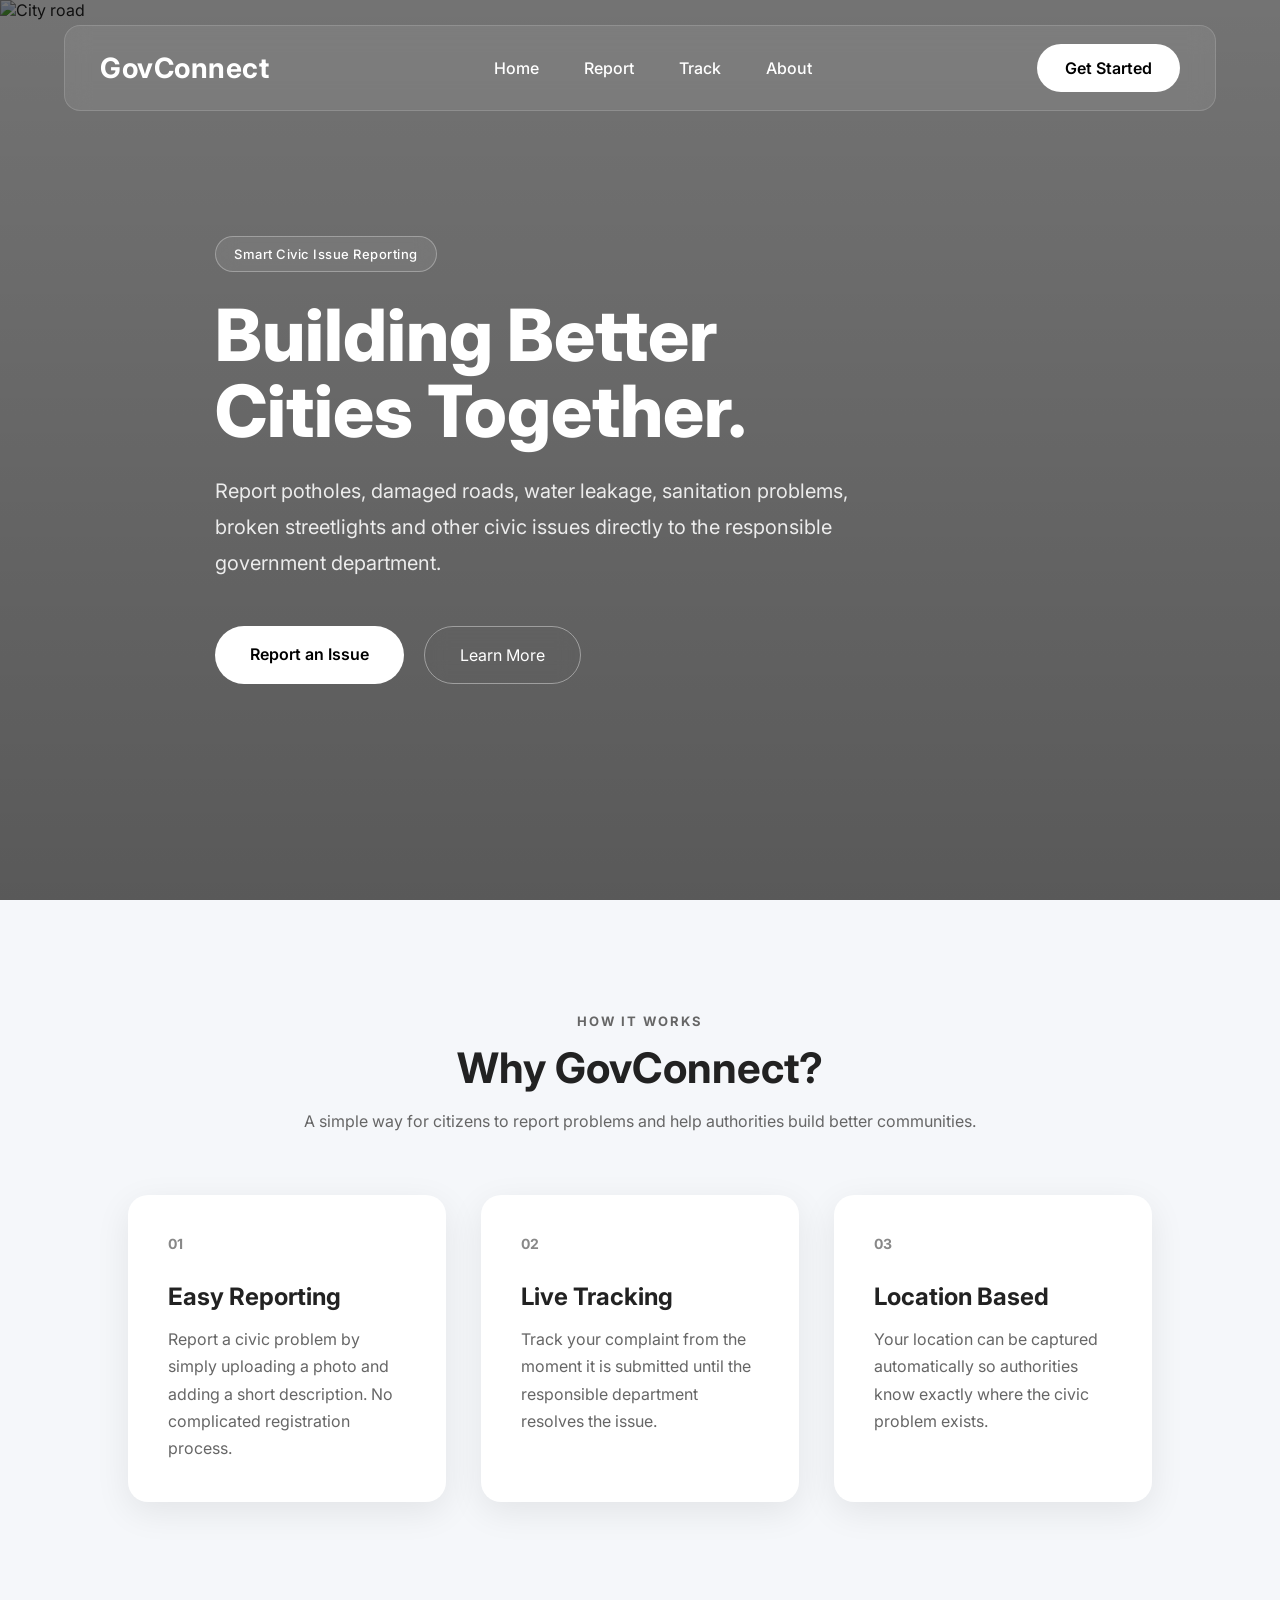
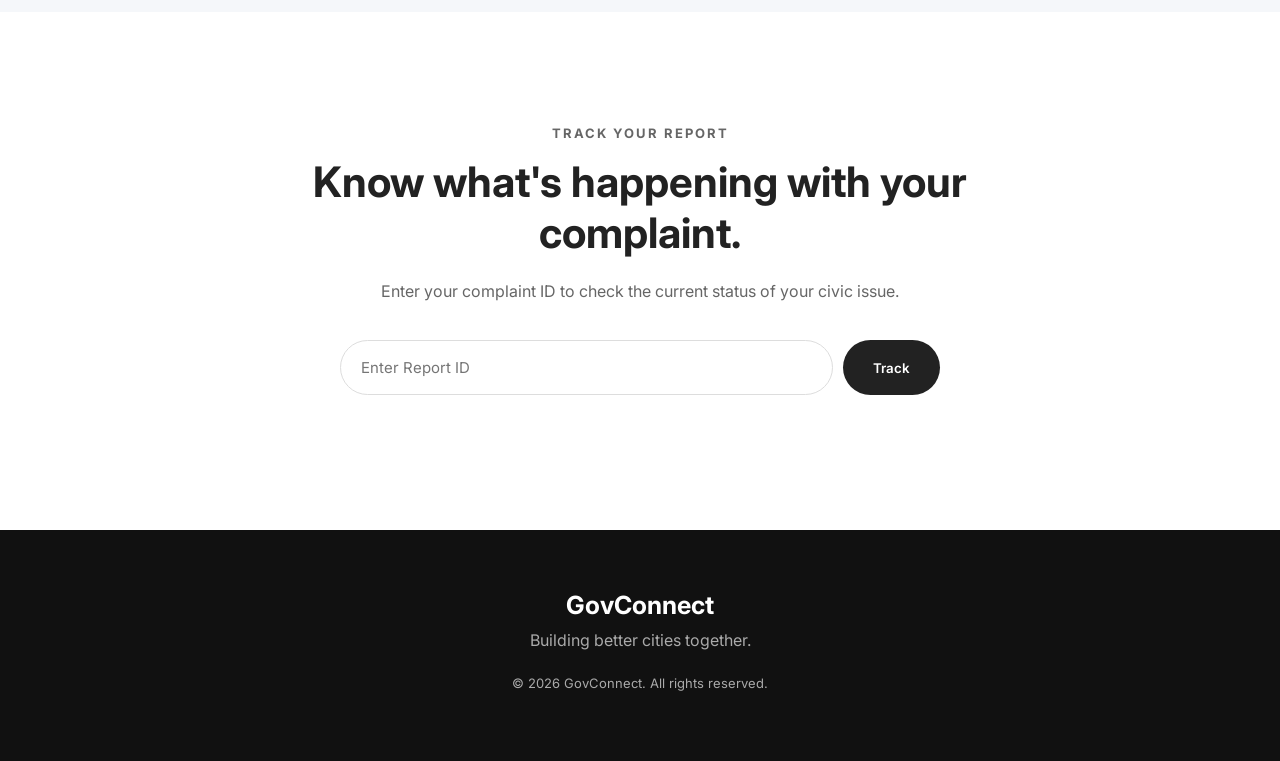
==== Frontend/index.html @ c05e8709 "Initial project upload" ====
<!DOCTYPE html>
<html lang="en">

<head>

    <meta charset="UTF-8">
    <meta name="viewport" content="width=device-width, initial-scale=1.0">

    <title>GovConnect | Building Better Cities Together</title>

    <link rel="stylesheet" href="css/style.css">

    <link rel="preconnect" href="https://fonts.googleapis.com">

    <link rel="preconnect" href="https://fonts.gstatic.com" crossorigin>

    <link
        href="https://fonts.googleapis.com/css2?family=Inter:wght@300;400;500;600;700;800&display=swap"
        rel="stylesheet"
    >

</head>

<body>

    <!-- ================= NAVBAR ================= -->

    <nav>

        <div class="logo">
            GovConnect
        </div>

        <ul>

            <li>
                <a href="index.html">Home</a>
            </li>

            <li>
                <a href="report.html">Report</a>
            </li>

            <li>
                <a href="#track">Track</a>
            </li>

            <li>
                <a href="#about">About</a>
            </li>

        </ul>

        <a href="report.html" class="nav-btn">
            Get Started
        </a>

    </nav>


    <!-- ================= HERO ================= -->

    <section class="hero">

        <!-- BACKGROUND IMAGE -->
        <img
            src="Frontend/assets/images/background.png"
            alt="City road"
            class="hero-background"
        >

        <!-- DARK OVERLAY -->
        <div class="hero-overlay"></div>


        <!-- HERO CONTENT -->

        <div class="hero-content">

            <div class="hero-badge">
                Smart Civic Issue Reporting
            </div>

            <h1>
                Building Better
                <span>Cities Together.</span>
            </h1>

            <p>
                Report potholes, damaged roads, water leakage,
                sanitation problems, broken streetlights and
                other civic issues directly to the responsible
                government department.
            </p>

            <div class="buttons">

                <a href="report.html" class="primary">
                    Report an Issue
                </a>

                <a href="#about" class="secondary">
                    Learn More
                </a>

            </div>

        </div>

    </section>


    <!-- ================= FEATURES ================= -->

    <section class="features" id="about">

        <div class="section-header">

            <span>
                HOW IT WORKS
            </span>

            <h2>
                Why GovConnect?
            </h2>

            <p>
                A simple way for citizens to report problems
                and help authorities build better communities.
            </p>

        </div>


        <div class="cards">

            <!-- CARD 1 -->

            <div class="card">

                <div class="card-number">
                    01
                </div>

                <h3>
                    Easy Reporting
                </h3>

                <p>
                    Report a civic problem by simply uploading
                    a photo and adding a short description.
                    No complicated registration process.
                </p>

            </div>


            <!-- CARD 2 -->

            <div class="card">

                <div class="card-number">
                    02
                </div>

                <h3>
                    Live Tracking
                </h3>

                <p>
                    Track your complaint from the moment it is
                    submitted until the responsible department
                    resolves the issue.
                </p>

            </div>


            <!-- CARD 3 -->

            <div class="card">

                <div class="card-number">
                    03
                </div>

                <h3>
                    Location Based
                </h3>

                <p>
                    Your location can be captured automatically
                    so authorities know exactly where the civic
                    problem exists.
                </p>

            </div>

        </div>

    </section>


    <!-- ================= TRACK SECTION ================= -->

    <section class="track-section" id="track">

        <div class="track-content">

            <span>
                TRACK YOUR REPORT
            </span>

            <h2>
                Know what's happening
                with your complaint.
            </h2>

            <p>
                Enter your complaint ID to check the current
                status of your civic issue.
            </p>


            <div class="track-box">

                <input
                    type="text"
                    id="trackingInput"
                    placeholder="Enter Report ID"
                >

                <button onclick="trackReport()">
                    Track
                </button>

            </div>


            <div id="trackingResult"></div>

        </div>

    </section>


    <!-- ================= FOOTER ================= -->

    <footer>

        <div class="footer-logo">
            GovConnect
        </div>

        <p>
            Building better cities together.
        </p>

        <p class="copyright">
            © 2026 GovConnect. All rights reserved.
        </p>

    </footer>


    <!-- JAVASCRIPT -->

    <script src="js/main.js"></script>

</body>

</html>
---- Frontend/css/style.css ----
/* =========================================
   RESET
========================================= */

* {
    margin: 0;
    padding: 0;
    box-sizing: border-box;
}

html {
    scroll-behavior: smooth;
}

body {
    font-family: 'Inter', sans-serif;
    color: #222;
    background: #fff;
}


/* =========================================
   NAVBAR
========================================= */

nav {
    width: 90%;
    margin: 25px auto;

    padding: 18px 35px;

    display: flex;
    justify-content: space-between;
    align-items: center;

    background: rgba(255, 255, 255, 0.08);

    backdrop-filter: blur(12px);

    border: 1px solid rgba(255, 255, 255, 0.15);

    border-radius: 16px;

    position: absolute;

    top: 0;
    left: 5%;

    z-index: 100;
}

.logo {
    font-size: 28px;

    font-weight: 700;

    color: white;

    letter-spacing: 0.5px;
}

nav ul {
    list-style: none;

    display: flex;

    gap: 45px;
}

nav ul li a {
    color: white;

    text-decoration: none;

    font-weight: 500;

    transition: 0.3s;
}

nav ul li a:hover {
    opacity: 0.7;
}

.nav-btn {
    text-decoration: none;

    background: white;

    color: black;

    padding: 14px 28px;

    border-radius: 50px;

    font-weight: 600;

    transition: 0.3s;
}

.nav-btn:hover {
    transform: translateY(-3px);
}


/* =========================================
   HERO
========================================= */

.hero {
    min-height: 100vh;

    position: relative;

    overflow: hidden;

    display: flex;

    flex-direction: column;

    justify-content: center;
}


/* =========================================
   HERO BACKGROUND IMAGE
========================================= */

.hero-background {
    position: absolute;

    top: 0;
    left: 0;

    width: 100%;
    height: 100%;

    object-fit: cover;

    object-position: center;

    z-index: 0;
}


/* =========================================
   HERO DARK OVERLAY
========================================= */

.hero-overlay {
    position: absolute;

    top: 0;
    left: 0;

    width: 100%;
    height: 100%;

    background:
        linear-gradient(
            rgba(0, 0, 0, 0.55),
            rgba(0, 0, 0, 0.65)
        );

    z-index: 1;
}


/* =========================================
   HERO CONTENT
========================================= */

.hero-content {
    position: relative;

    z-index: 2;

    width: 90%;

    max-width: 850px;

    margin: auto;

    padding-top: 100px;

    padding-bottom: 80px;

    display: flex;

    flex-direction: column;

    justify-content: center;
}

.hero-badge {
    display: inline-block;

    width: fit-content;

    padding: 9px 18px;

    margin-bottom: 25px;

    border: 1px solid rgba(255, 255, 255, 0.3);

    background: rgba(255, 255, 255, 0.08);

    backdrop-filter: blur(10px);

    border-radius: 50px;

    color: white;

    font-size: 13px;

    font-weight: 500;

    letter-spacing: 0.5px;
}

.hero-content h1 {
    color: white;

    font-size: 72px;

    line-height: 1.05;

    font-weight: 800;

    margin-bottom: 25px;
}

.hero-content h1 span {
    display: block;
}

.hero-content p {
    color: #ececec;

    font-size: 20px;

    line-height: 1.8;

    margin-bottom: 45px;

    max-width: 700px;
}


/* =========================================
   BUTTONS
========================================= */

.buttons {
    display: flex;

    gap: 20px;
}

.primary {
    background: white;

    color: black;

    text-decoration: none;

    padding: 18px 35px;

    border-radius: 50px;

    font-weight: 600;

    transition: 0.3s;
}

.primary:hover {
    transform: translateY(-3px);

    box-shadow:
        0 10px 25px rgba(0, 0, 0, 0.2);
}

.secondary {
    color: white;

    text-decoration: none;

    border: 1px solid rgba(255, 255, 255, 0.4);

    padding: 18px 35px;

    border-radius: 50px;

    backdrop-filter: blur(10px);

    transition: 0.3s;
}

.secondary:hover {
    background: rgba(255, 255, 255, 0.08);
}


/* =========================================
   FEATURES
========================================= */

.features {
    padding: 110px 10%;

    background: #f5f7fa;
}

.section-header {
    text-align: center;

    max-width: 700px;

    margin: 0 auto 60px;
}

.section-header span {
    font-size: 13px;

    font-weight: 700;

    letter-spacing: 2px;

    color: #666;
}

.features h2 {
    font-size: 42px;

    margin: 12px 0 15px;
}

.section-header p {
    color: #666;

    line-height: 1.7;
}


/* =========================================
   CARDS
========================================= */

.cards {
    display: grid;

    grid-template-columns:
        repeat(
            auto-fit,
            minmax(260px, 1fr)
        );

    gap: 35px;
}

.card {
    background: white;

    padding: 40px;

    border-radius: 20px;

    box-shadow:
        0 10px 35px rgba(0, 0, 0, 0.08);

    transition: 0.35s;
}

.card:hover {
    transform: translateY(-8px);

    box-shadow:
        0 20px 45px rgba(0, 0, 0, 0.12);
}

.card-number {
    font-size: 14px;

    font-weight: 700;

    color: #888;

    margin-bottom: 30px;
}

.card h3 {
    font-size: 24px;

    margin-bottom: 15px;
}

.card p {
    color: #666;

    line-height: 1.7;
}


/* =========================================
   TRACK SECTION
========================================= */

.track-section {
    padding: 110px 10%;

    background: white;

    text-align: center;
}

.track-content {
    max-width: 700px;

    margin: auto;
}

.track-content > span {
    font-size: 13px;

    font-weight: 700;

    letter-spacing: 2px;

    color: #666;
}

.track-content h2 {
    font-size: 42px;

    line-height: 1.2;

    margin: 15px 0 20px;
}

.track-content p {
    color: #666;

    line-height: 1.7;

    margin-bottom: 35px;
}


/* =========================================
   TRACK BOX
========================================= */

.track-box {
    display: flex;

    gap: 10px;

    max-width: 600px;

    margin: auto;
}

.track-box input {
    flex: 1;

    padding: 17px 20px;

    border: 1px solid #ddd;

    border-radius: 50px;

    outline: none;

    font-family: inherit;

    font-size: 15px;
}

.track-box input:focus {
    border-color: #888;
}

.track-box button {
    padding: 17px 30px;

    border: none;

    border-radius: 50px;

    background: #222;

    color: white;

    font-family: inherit;

    font-weight: 600;

    cursor: pointer;

    transition: 0.3s;
}

.track-box button:hover {
    transform: translateY(-2px);
}

#trackingResult {
    margin-top: 25px;

    font-size: 15px;
}


/* =========================================
   FOOTER
========================================= */

footer {
    padding: 60px 10%;

    background: #111;

    color: white;

    text-align: center;
}

.footer-logo {
    font-size: 25px;

    font-weight: 700;

    margin-bottom: 10px;
}

footer p {
    color: #aaa;

    margin-bottom: 10px;
}

footer .copyright {
    font-size: 13px;

    margin-top: 25px;
}


/* =========================================
   REPORT PAGE
========================================= */

.report-page {
    min-height: 100vh;

    background: #f5f7fa;

    padding-bottom: 80px;
}

.report-header {
    background: #111;

    padding: 30px 8%;

    display: flex;

    justify-content: space-between;

    align-items: center;
}

.report-header .logo {
    color: white;
}

.back-link {
    color: white;

    text-decoration: none;

    font-size: 14px;
}


/* =========================================
   REPORT CONTAINER
========================================= */

.report-container {
    width: 90%;

    max-width: 850px;

    margin: 60px auto;
}

.report-title {
    margin-bottom: 40px;
}

.report-title span {
    font-size: 13px;

    font-weight: 700;

    letter-spacing: 2px;

    color: #777;
}

.report-title h1 {
    font-size: 45px;

    margin: 12px 0;
}

.report-title p {
    color: #666;

    line-height: 1.7;
}


/* =========================================
   REPORT FORM
========================================= */

.report-form {
    background: white;

    padding: 45px;

    border-radius: 25px;

    box-shadow:
        0 10px 40px rgba(0, 0, 0, 0.08);
}

.form-group {
    margin-bottom: 30px;
}

.form-group label {
    display: block;

    margin-bottom: 10px;

    font-weight: 600;
}

.form-group input,
.form-group textarea,
.form-group select {
    width: 100%;

    padding: 15px 17px;

    border: 1px solid #ddd;

    border-radius: 12px;

    font-family: inherit;

    font-size: 15px;

    outline: none;
}

.form-group input:focus,
.form-group textarea:focus,
.form-group select:focus {
    border-color: #888;
}

.form-group textarea {
    min-height: 130px;

    resize: vertical;
}


/* =========================================
   IMAGE UPLOAD
========================================= */

.image-upload {
    border: 2px dashed #ccc;

    padding: 40px;

    text-align: center;

    border-radius: 15px;

    cursor: pointer;

    transition: 0.3s;
}

.image-upload:hover {
    border-color: #777;

    background: #fafafa;
}

.image-upload p {
    color: #777;

    margin-top: 10px;

    font-size: 14px;
}

#imagePreview {
    max-width: 100%;

    max-height: 300px;

    margin-top: 20px;

    border-radius: 12px;

    display: none;
}


/* =========================================
   LOCATION
========================================= */

.location-box {
    display: flex;

    gap: 10px;

    align-items: center;
}

.location-status {
    padding: 15px;

    background: #f5f5f5;

    border-radius: 12px;

    color: #666;

    font-size: 14px;

    flex: 1;
}

.location-btn {
    padding: 15px 20px;

    border: none;

    border-radius: 12px;

    background: #222;

    color: white;

    cursor: pointer;

    font-family: inherit;

    font-weight: 600;
}


/* =========================================
   SUBMIT BUTTON
========================================= */

.submit-btn {
    width: 100%;

    padding: 18px;

    border: none;

    border-radius: 50px;

    background: #111;

    color: white;

    font-family: inherit;

    font-size: 16px;

    font-weight: 600;

    cursor: pointer;

    transition: 0.3s;
}

.submit-btn:hover {
    transform: translateY(-2px);

    box-shadow:
        0 10px 25px rgba(0, 0, 0, 0.15);
}


/* =========================================
   SUCCESS MESSAGE
========================================= */

.success-message {
    display: none;

    background: #f1f8f3;

    border: 1px solid #c8e6d0;

    padding: 30px;

    border-radius: 15px;

    margin-top: 25px;

    text-align: center;
}

.success-message h3 {
    margin-bottom: 10px;
}

.success-message p {
    color: #555;

    line-height: 1.6;
}

.report-id {
    font-weight: 700;

    margin-top: 15px;

    font-size: 18px;
}


/* =========================================
   RESPONSIVE
========================================= */

@media (max-width: 900px) {

    nav {
        flex-direction: column;

        gap: 20px;

        position: absolute;
    }

    nav ul {
        gap: 25px;

        flex-wrap: wrap;

        justify-content: center;
    }

    .hero-content h1 {
        font-size: 52px;
    }

    .hero-content p {
        font-size: 18px;
    }

    .buttons {
        flex-direction: column;

        align-items: flex-start;
    }

    .report-title h1 {
        font-size: 38px;
    }
}


@media (max-width: 600px) {

    nav {
        width: 94%;

        left: 3%;

        padding: 18px;
    }

    nav ul {
        gap: 15px;

        font-size: 14px;
    }

    .nav-btn {
        padding: 11px 20px;
    }

    .hero-content {
        width: 88%;

        padding-top: 180px;
    }

    .hero-content h1 {
        font-size: 42px;
    }

    .hero-content p {
        font-size: 16px;
    }

    .features,
    .track-section {
        padding: 80px 7%;
    }

    .features h2,
    .track-content h2 {
        font-size: 34px;
    }

    .report-form {
        padding: 25px;
    }

    .report-container {
        width: 94%;
    }

    .location-box {
        flex-direction: column;

        align-items: stretch;
    }

    .track-box {
        flex-direction: column;
    }

    .track-box button {
        width: 100%;
    }
}
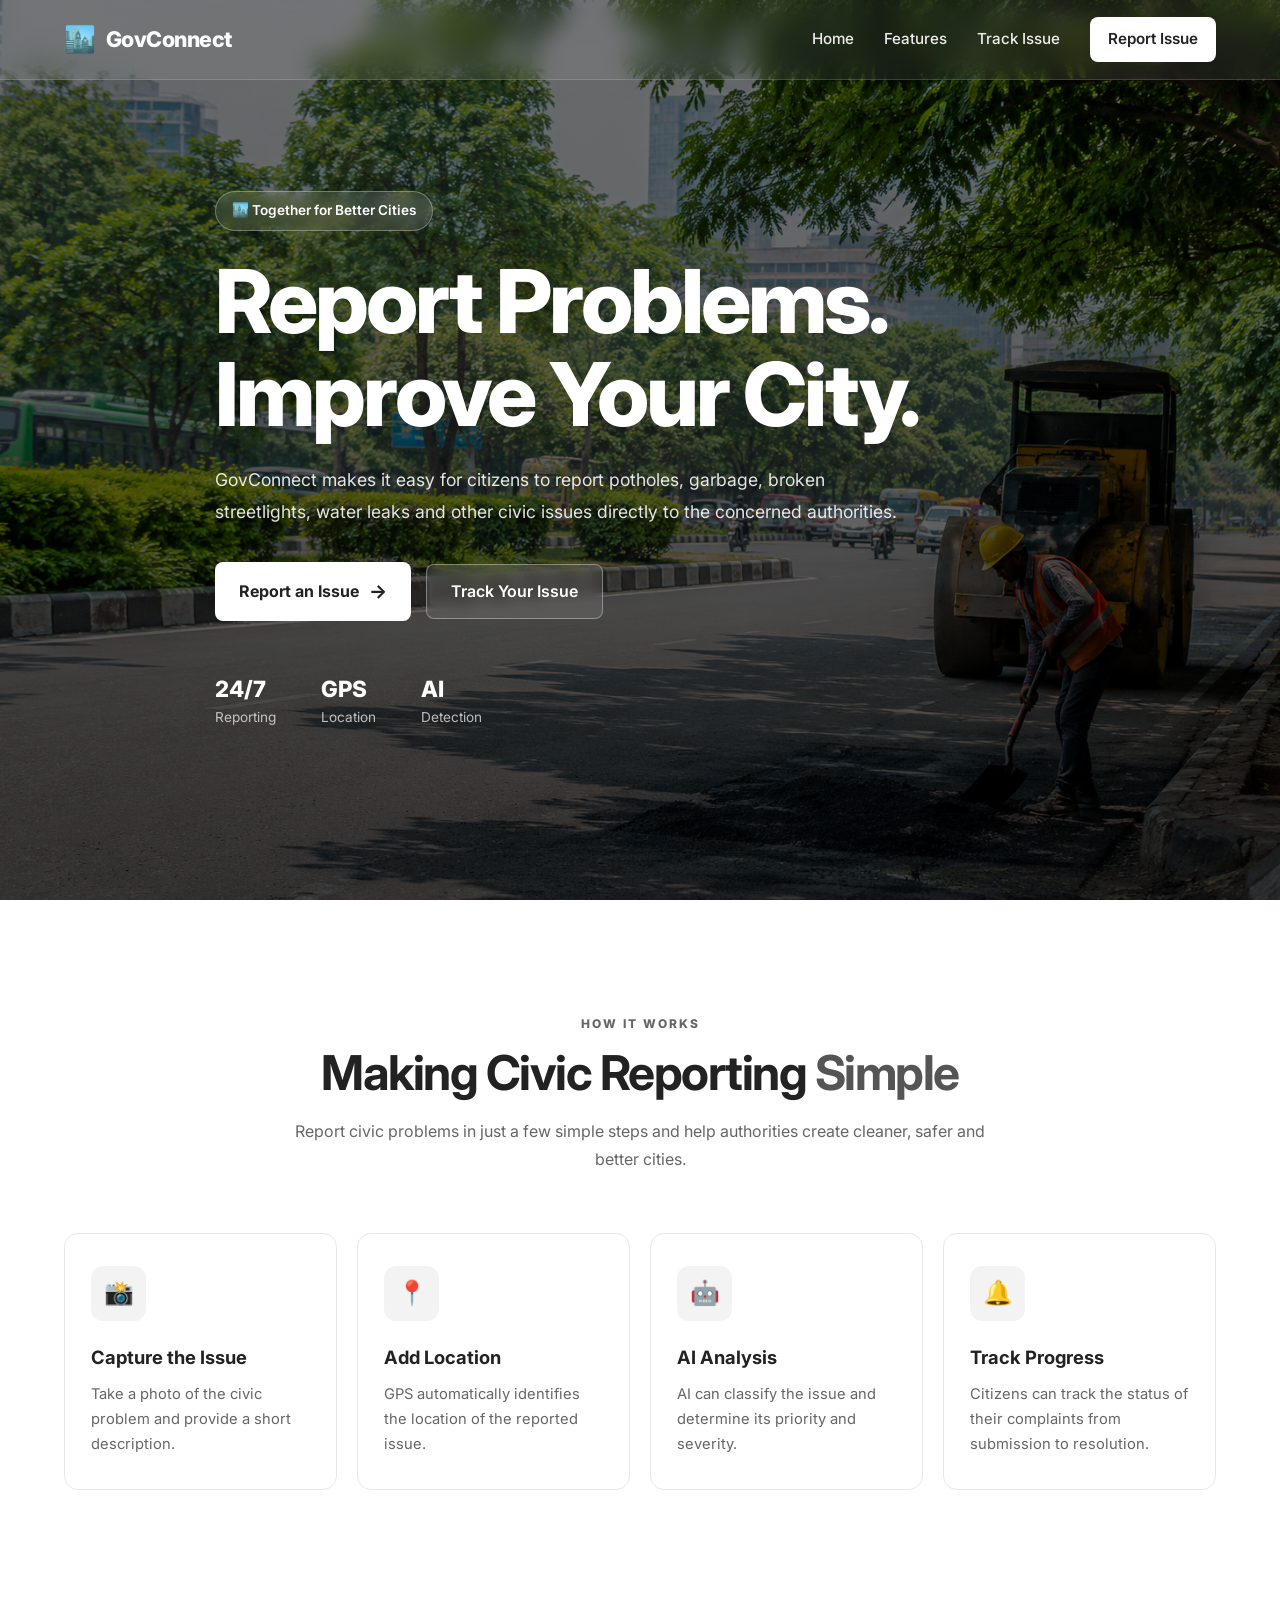
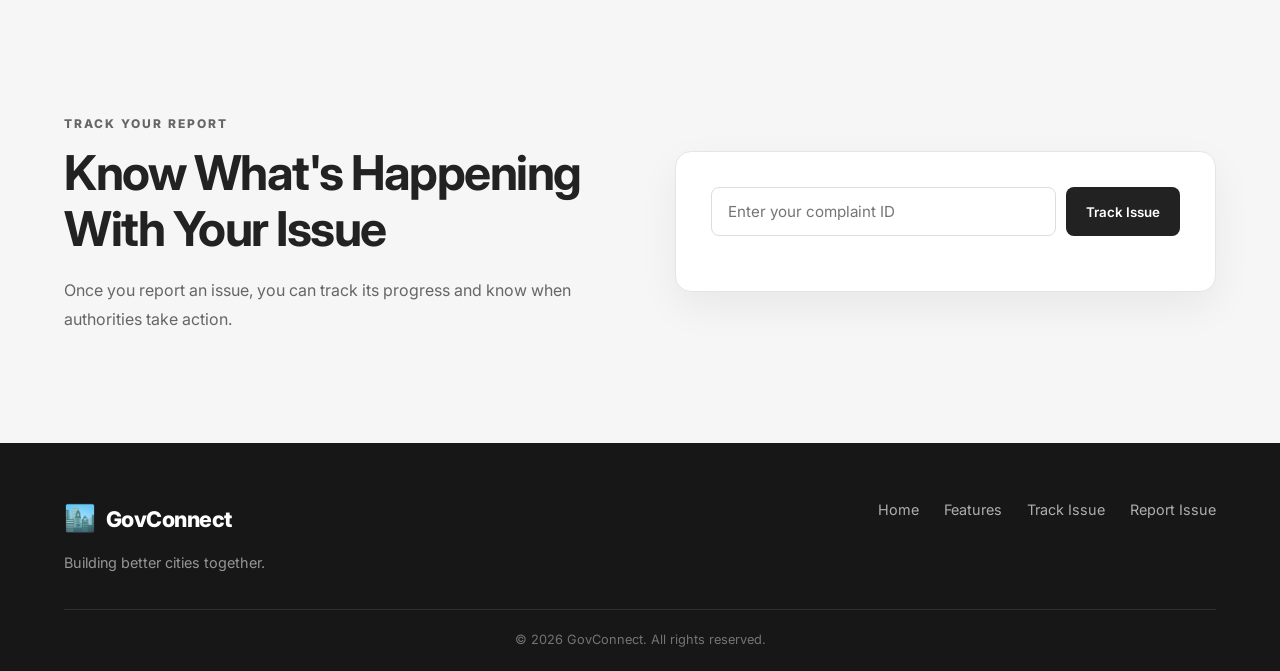
==== commit f38eeaec: "Fix homepage background image" ====
--- a/Frontend/index.html
+++ b/Frontend/index.html
@@ -2,7 +2,6 @@
 <html lang="en">
 
 <head>
-
     <meta charset="UTF-8">
     <meta name="viewport" content="width=device-width, initial-scale=1.0">
 
@@ -11,60 +10,45 @@
     <link rel="stylesheet" href="css/style.css">
 
     <link rel="preconnect" href="https://fonts.googleapis.com">
-
     <link rel="preconnect" href="https://fonts.gstatic.com" crossorigin>
-
-    <link
-        href="https://fonts.googleapis.com/css2?family=Inter:wght@300;400;500;600;700;800&display=swap"
-        rel="stylesheet"
-    >
-
+    <link href="https://fonts.googleapis.com/css2?family=Inter:wght@400;500;600;700;800&display=swap"
+        rel="stylesheet">
 </head>
 
 <body>
 
     <!-- ================= NAVBAR ================= -->
 
-    <nav>
-
-        <div class="logo">
-            GovConnect
-        </div>
-
-        <ul>
-
-            <li>
-                <a href="index.html">Home</a>
-            </li>
-
-            <li>
-                <a href="report.html">Report</a>
-            </li>
-
-            <li>
-                <a href="#track">Track</a>
-            </li>
-
-            <li>
-                <a href="#about">About</a>
-            </li>
-
-        </ul>
-
-        <a href="report.html" class="nav-btn">
-            Get Started
-        </a>
+    <nav class="navbar">
+
+        <div class="nav-container">
+
+            <a href="index.html" class="logo">
+                <span class="logo-icon">🏙️</span>
+                <span>GovConnect</span>
+            </a>
+
+            <div class="nav-links">
+                <a href="#home">Home</a>
+                <a href="#features">Features</a>
+                <a href="#track">Track Issue</a>
+                <a href="report.html" class="nav-report-btn">
+                    Report Issue
+                </a>
+            </div>
+
+        </div>
 
     </nav>
 
 
     <!-- ================= HERO ================= -->
 
-    <section class="hero">
-
-        <!-- BACKGROUND IMAGE -->
+    <section class="hero" id="home">
+
+        <!-- HERO BACKGROUND IMAGE -->
         <img
-            src="Frontend/assets/images/background.png"
+            src="assests/images/background.png"
             alt="City road"
             class="hero-background"
         >
@@ -74,37 +58,57 @@
 
 
         <!-- HERO CONTENT -->
-
         <div class="hero-content">
 
             <div class="hero-badge">
-                Smart Civic Issue Reporting
+                🏙️ Together for Better Cities
             </div>
 
             <h1>
-                Building Better
-                <span>Cities Together.</span>
+                Report Problems.
+                <br>
+                <span>Improve Your City.</span>
             </h1>
 
             <p>
-                Report potholes, damaged roads, water leakage,
-                sanitation problems, broken streetlights and
-                other civic issues directly to the responsible
-                government department.
+                GovConnect makes it easy for citizens to report
+                potholes, garbage, broken streetlights, water
+                leaks and other civic issues directly to the
+                concerned authorities.
             </p>
 
-            <div class="buttons">
-
-                <a href="report.html" class="primary">
+            <div class="hero-buttons">
+
+                <a href="report.html" class="primary-btn">
                     Report an Issue
+                    <span>→</span>
                 </a>
 
-                <a href="#about" class="secondary">
-                    Learn More
+                <a href="#track" class="secondary-btn">
+                    Track Your Issue
                 </a>
 
             </div>
 
+            <div class="hero-stats">
+
+                <div class="stat">
+                    <strong>24/7</strong>
+                    <span>Reporting</span>
+                </div>
+
+                <div class="stat">
+                    <strong>GPS</strong>
+                    <span>Location</span>
+                </div>
+
+                <div class="stat">
+                    <strong>AI</strong>
+                    <span>Detection</span>
+                </div>
+
+            </div>
+
         </div>
 
     </section>
@@ -112,158 +116,204 @@
 
     <!-- ================= FEATURES ================= -->
 
-    <section class="features" id="about">
-
-        <div class="section-header">
-
-            <span>
-                HOW IT WORKS
-            </span>
-
-            <h2>
-                Why GovConnect?
-            </h2>
+    <section class="features-section" id="features">
+
+        <div class="section-container">
+
+            <div class="section-heading">
+
+                <span class="section-label">
+                    HOW IT WORKS
+                </span>
+
+                <h2>
+                    Making Civic Reporting
+                    <span>Simple</span>
+                </h2>
+
+                <p>
+                    Report civic problems in just a few simple steps
+                    and help authorities create cleaner, safer and
+                    better cities.
+                </p>
+
+            </div>
+
+
+            <div class="features-grid">
+
+                <div class="feature-card">
+
+                    <div class="feature-icon">
+                        📸
+                    </div>
+
+                    <h3>
+                        Capture the Issue
+                    </h3>
+
+                    <p>
+                        Take a photo of the civic problem and
+                        provide a short description.
+                    </p>
+
+                </div>
+
+
+                <div class="feature-card">
+
+                    <div class="feature-icon">
+                        📍
+                    </div>
+
+                    <h3>
+                        Add Location
+                    </h3>
+
+                    <p>
+                        GPS automatically identifies the location
+                        of the reported issue.
+                    </p>
+
+                </div>
+
+
+                <div class="feature-card">
+
+                    <div class="feature-icon">
+                        🤖
+                    </div>
+
+                    <h3>
+                        AI Analysis
+                    </h3>
+
+                    <p>
+                        AI can classify the issue and determine
+                        its priority and severity.
+                    </p>
+
+                </div>
+
+
+                <div class="feature-card">
+
+                    <div class="feature-icon">
+                        🔔
+                    </div>
+
+                    <h3>
+                        Track Progress
+                    </h3>
+
+                    <p>
+                        Citizens can track the status of their
+                        complaints from submission to resolution.
+                    </p>
+
+                </div>
+
+            </div>
+
+        </div>
+
+    </section>
+
+
+    <!-- ================= TRACK SECTION ================= -->
+
+    <section class="track-section" id="track">
+
+        <div class="track-container">
+
+            <div class="track-content">
+
+                <span class="section-label">
+                    TRACK YOUR REPORT
+                </span>
+
+                <h2>
+                    Know What's Happening
+                    With Your Issue
+                </h2>
+
+                <p>
+                    Once you report an issue, you can track its
+                    progress and know when authorities take action.
+                </p>
+
+            </div>
+
+
+            <div class="track-card">
+
+                <div class="track-input-group">
+
+                    <input
+                        type="text"
+                        id="trackingId"
+                        placeholder="Enter your complaint ID"
+                    >
+
+                    <button onclick="trackIssue()">
+                        Track Issue
+                    </button>
+
+                </div>
+
+                <div id="trackingResult"></div>
+
+            </div>
+
+        </div>
+
+    </section>
+
+
+    <!-- ================= FOOTER ================= -->
+
+    <footer class="footer">
+
+        <div class="footer-container">
+
+            <div class="footer-brand">
+
+                <div class="logo">
+                    <span class="logo-icon">🏙️</span>
+                    <span>GovConnect</span>
+                </div>
+
+                <p>
+                    Building better cities together.
+                </p>
+
+            </div>
+
+
+            <div class="footer-links">
+
+                <a href="#home">Home</a>
+                <a href="#features">Features</a>
+                <a href="#track">Track Issue</a>
+                <a href="report.html">Report Issue</a>
+
+            </div>
+
+        </div>
+
+
+        <div class="footer-bottom">
 
             <p>
-                A simple way for citizens to report problems
-                and help authorities build better communities.
+                © 2026 GovConnect. All rights reserved.
             </p>
 
         </div>
 
-
-        <div class="cards">
-
-            <!-- CARD 1 -->
-
-            <div class="card">
-
-                <div class="card-number">
-                    01
-                </div>
-
-                <h3>
-                    Easy Reporting
-                </h3>
-
-                <p>
-                    Report a civic problem by simply uploading
-                    a photo and adding a short description.
-                    No complicated registration process.
-                </p>
-
-            </div>
-
-
-            <!-- CARD 2 -->
-
-            <div class="card">
-
-                <div class="card-number">
-                    02
-                </div>
-
-                <h3>
-                    Live Tracking
-                </h3>
-
-                <p>
-                    Track your complaint from the moment it is
-                    submitted until the responsible department
-                    resolves the issue.
-                </p>
-
-            </div>
-
-
-            <!-- CARD 3 -->
-
-            <div class="card">
-
-                <div class="card-number">
-                    03
-                </div>
-
-                <h3>
-                    Location Based
-                </h3>
-
-                <p>
-                    Your location can be captured automatically
-                    so authorities know exactly where the civic
-                    problem exists.
-                </p>
-
-            </div>
-
-        </div>
-
-    </section>
-
-
-    <!-- ================= TRACK SECTION ================= -->
-
-    <section class="track-section" id="track">
-
-        <div class="track-content">
-
-            <span>
-                TRACK YOUR REPORT
-            </span>
-
-            <h2>
-                Know what's happening
-                with your complaint.
-            </h2>
-
-            <p>
-                Enter your complaint ID to check the current
-                status of your civic issue.
-            </p>
-
-
-            <div class="track-box">
-
-                <input
-                    type="text"
-                    id="trackingInput"
-                    placeholder="Enter Report ID"
-                >
-
-                <button onclick="trackReport()">
-                    Track
-                </button>
-
-            </div>
-
-
-            <div id="trackingResult"></div>
-
-        </div>
-
-    </section>
-
-
-    <!-- ================= FOOTER ================= -->
-
-    <footer>
-
-        <div class="footer-logo">
-            GovConnect
-        </div>
-
-        <p>
-            Building better cities together.
-        </p>
-
-        <p class="copyright">
-            © 2026 GovConnect. All rights reserved.
-        </p>
-
     </footer>
 
 
-    <!-- JAVASCRIPT -->
+    <!-- ================= JAVASCRIPT ================= -->
 
     <script src="js/main.js"></script>
 
--- a/Frontend/css/style.css
+++ b/Frontend/css/style.css
@@ -1,6 +1,12 @@
-/* =========================================
-   RESET
-========================================= */
+/* =========================================================
+   GOVCONNECT - CIVIC ISSUE REPORTING SYSTEM
+   Main Stylesheet
+   ========================================================= */
+
+
+/* =========================================================
+   GLOBAL RESET
+   ========================================================= */
 
 * {
     margin: 0;
@@ -16,95 +22,126 @@
     font-family: 'Inter', sans-serif;
     color: #222;
     background: #fff;
-}
-
-
-/* =========================================
+    line-height: 1.6;
+}
+
+a {
+    text-decoration: none;
+    color: inherit;
+}
+
+button,
+input,
+textarea,
+select {
+    font-family: inherit;
+}
+
+img {
+    max-width: 100%;
+}
+
+
+/* =========================================================
    NAVBAR
-========================================= */
-
-nav {
+   ========================================================= */
+
+.navbar {
+    position: absolute;
+    top: 0;
+    left: 0;
+
+    width: 100%;
+    height: 80px;
+
+    z-index: 100;
+
+    background: rgba(255, 255, 255, 0.08);
+    backdrop-filter: blur(12px);
+    -webkit-backdrop-filter: blur(12px);
+
+    border-bottom: 1px solid rgba(255, 255, 255, 0.15);
+}
+
+.nav-container {
     width: 90%;
-    margin: 25px auto;
-
-    padding: 18px 35px;
+    max-width: 1200px;
+
+    height: 100%;
+    margin: auto;
 
     display: flex;
+    align-items: center;
     justify-content: space-between;
+}
+
+
+/* Logo */
+
+.logo {
+    display: flex;
     align-items: center;
-
-    background: rgba(255, 255, 255, 0.08);
-
-    backdrop-filter: blur(12px);
-
-    border: 1px solid rgba(255, 255, 255, 0.15);
-
-    border-radius: 16px;
-
-    position: absolute;
-
-    top: 0;
-    left: 5%;
-
-    z-index: 100;
-}
-
-.logo {
-    font-size: 28px;
-
-    font-weight: 700;
-
-    color: white;
-
-    letter-spacing: 0.5px;
-}
-
-nav ul {
-    list-style: none;
-
+    gap: 10px;
+
+    color: #fff;
+
+    font-size: 1.35rem;
+    font-weight: 800;
+
+    letter-spacing: -0.5px;
+}
+
+.logo-icon {
+    font-size: 1.6rem;
+}
+
+
+/* Navigation links */
+
+.nav-links {
     display: flex;
-
-    gap: 45px;
-}
-
-nav ul li a {
-    color: white;
-
-    text-decoration: none;
-
+    align-items: center;
+    gap: 30px;
+}
+
+.nav-links a {
+    color: rgba(255, 255, 255, 0.92);
+
+    font-size: 0.95rem;
     font-weight: 500;
 
-    transition: 0.3s;
-}
-
-nav ul li a:hover {
-    opacity: 0.7;
-}
-
-.nav-btn {
-    text-decoration: none;
-
-    background: white;
-
-    color: black;
-
-    padding: 14px 28px;
-
-    border-radius: 50px;
-
-    font-weight: 600;
-
-    transition: 0.3s;
-}
-
-.nav-btn:hover {
-    transform: translateY(-3px);
-}
-
-
-/* =========================================
-   HERO
-========================================= */
+    transition: 0.3s ease;
+}
+
+.nav-links a:hover {
+    color: #fff;
+}
+
+
+/* Report button */
+
+.nav-report-btn {
+    padding: 10px 18px;
+
+    background: #fff;
+    color: #222 !important;
+
+    border-radius: 8px;
+
+    font-weight: 600 !important;
+
+    transition: 0.3s ease;
+}
+
+.nav-report-btn:hover {
+    transform: translateY(-2px);
+    box-shadow: 0 8px 20px rgba(0, 0, 0, 0.18);
+}
+
+
+/* =========================================================
+   HERO SECTION
+   ========================================================= */
 
 .hero {
     min-height: 100vh;
@@ -114,16 +151,16 @@
     overflow: hidden;
 
     display: flex;
-
     flex-direction: column;
-
     justify-content: center;
-}
-
-
-/* =========================================
+
+    background: #222;
+}
+
+
+/* ---------------------------------------------------------
    HERO BACKGROUND IMAGE
-========================================= */
+   --------------------------------------------------------- */
 
 .hero-background {
     position: absolute;
@@ -135,16 +172,17 @@
     height: 100%;
 
     object-fit: cover;
-
-    object-position: center;
+    object-position: center center;
+
+    display: block;
 
     z-index: 0;
 }
 
 
-/* =========================================
+/* ---------------------------------------------------------
    HERO DARK OVERLAY
-========================================= */
+   --------------------------------------------------------- */
 
 .hero-overlay {
     position: absolute;
@@ -157,17 +195,17 @@
 
     background:
         linear-gradient(
-            rgba(0, 0, 0, 0.55),
-            rgba(0, 0, 0, 0.65)
+            rgba(0, 0, 0, 0.52),
+            rgba(0, 0, 0, 0.68)
         );
 
     z-index: 1;
 }
 
 
-/* =========================================
+/* ---------------------------------------------------------
    HERO CONTENT
-========================================= */
+   --------------------------------------------------------- */
 
 .hero-content {
     position: relative;
@@ -175,475 +213,631 @@
     z-index: 2;
 
     width: 90%;
-
     max-width: 850px;
 
     margin: auto;
 
     padding-top: 100px;
-
     padding-bottom: 80px;
 
     display: flex;
-
     flex-direction: column;
-
     justify-content: center;
 }
 
+
+/* Badge */
+
 .hero-badge {
+    width: fit-content;
+
+    padding: 8px 16px;
+
+    margin-bottom: 24px;
+
+    border: 1px solid rgba(255, 255, 255, 0.3);
+
+    border-radius: 50px;
+
+    background: rgba(255, 255, 255, 0.1);
+
+    backdrop-filter: blur(8px);
+
+    color: #fff;
+
+    font-size: 0.85rem;
+    font-weight: 600;
+}
+
+
+/* Hero heading */
+
+.hero h1 {
+    color: #fff;
+
+    font-size: clamp(3rem, 7vw, 5.5rem);
+
+    line-height: 1.05;
+
+    letter-spacing: -3px;
+
+    font-weight: 800;
+
+    margin-bottom: 24px;
+}
+
+.hero h1 span {
+    color: #fff;
+}
+
+
+/* Hero paragraph */
+
+.hero-content > p {
+    max-width: 700px;
+
+    color: rgba(255, 255, 255, 0.88);
+
+    font-size: 1.1rem;
+
+    line-height: 1.8;
+
+    margin-bottom: 35px;
+}
+
+
+/* =========================================================
+   HERO BUTTONS
+   ========================================================= */
+
+.hero-buttons {
+    display: flex;
+
+    align-items: center;
+
+    gap: 15px;
+
+    margin-bottom: 50px;
+}
+
+
+/* Primary button */
+
+.primary-btn {
+    display: inline-flex;
+
+    align-items: center;
+    justify-content: center;
+
+    gap: 10px;
+
+    padding: 14px 24px;
+
+    background: #fff;
+    color: #222;
+
+    border-radius: 8px;
+
+    font-weight: 700;
+
+    transition: 0.3s ease;
+}
+
+.primary-btn span {
+    font-size: 1.2rem;
+}
+
+.primary-btn:hover {
+    transform: translateY(-3px);
+
+    box-shadow:
+        0 12px 30px rgba(0, 0, 0, 0.25);
+}
+
+
+/* Secondary button */
+
+.secondary-btn {
+    display: inline-flex;
+
+    align-items: center;
+    justify-content: center;
+
+    padding: 14px 24px;
+
+    background: rgba(255, 255, 255, 0.1);
+
+    color: #fff;
+
+    border: 1px solid rgba(255, 255, 255, 0.35);
+
+    border-radius: 8px;
+
+    font-weight: 600;
+
+    backdrop-filter: blur(8px);
+
+    transition: 0.3s ease;
+}
+
+.secondary-btn:hover {
+    background: rgba(255, 255, 255, 0.2);
+
+    transform: translateY(-3px);
+}
+
+
+/* =========================================================
+   HERO STATS
+   ========================================================= */
+
+.hero-stats {
+    display: flex;
+
+    align-items: center;
+
+    gap: 45px;
+}
+
+.stat {
+    display: flex;
+    flex-direction: column;
+
+    color: #fff;
+}
+
+.stat strong {
+    font-size: 1.4rem;
+
+    font-weight: 800;
+}
+
+.stat span {
+    font-size: 0.85rem;
+
+    color: rgba(255, 255, 255, 0.7);
+}
+
+
+/* =========================================================
+   GENERAL SECTION
+   ========================================================= */
+
+.section-container {
+    width: 90%;
+
+    max-width: 1200px;
+
+    margin: auto;
+}
+
+
+/* =========================================================
+   SECTION HEADING
+   ========================================================= */
+
+.section-heading {
+    max-width: 700px;
+
+    margin: 0 auto 60px;
+
+    text-align: center;
+}
+
+.section-label {
     display: inline-block;
 
-    width: fit-content;
-
-    padding: 9px 18px;
-
-    margin-bottom: 25px;
-
-    border: 1px solid rgba(255, 255, 255, 0.3);
-
-    background: rgba(255, 255, 255, 0.08);
-
-    backdrop-filter: blur(10px);
-
-    border-radius: 50px;
-
-    color: white;
-
-    font-size: 13px;
-
-    font-weight: 500;
-
-    letter-spacing: 0.5px;
-}
-
-.hero-content h1 {
-    color: white;
-
-    font-size: 72px;
-
-    line-height: 1.05;
+    margin-bottom: 12px;
+
+    font-size: 0.75rem;
 
     font-weight: 800;
 
-    margin-bottom: 25px;
-}
-
-.hero-content h1 span {
-    display: block;
-}
-
-.hero-content p {
-    color: #ececec;
-
-    font-size: 20px;
+    letter-spacing: 2px;
+
+    color: #666;
+}
+
+.section-heading h2 {
+    font-size: clamp(2rem, 4vw, 3rem);
+
+    line-height: 1.15;
+
+    letter-spacing: -1.5px;
+
+    margin-bottom: 18px;
+}
+
+.section-heading h2 span {
+    color: #555;
+}
+
+.section-heading p {
+    color: #666;
+
+    font-size: 1rem;
+
+    line-height: 1.7;
+}
+
+
+/* =========================================================
+   FEATURES SECTION
+   ========================================================= */
+
+.features-section {
+    padding: 110px 0;
+
+    background: #fff;
+}
+
+
+/* Features grid */
+
+.features-grid {
+    display: grid;
+
+    grid-template-columns: repeat(4, 1fr);
+
+    gap: 20px;
+}
+
+
+/* Feature card */
+
+.feature-card {
+    padding: 32px 26px;
+
+    background: #fff;
+
+    border: 1px solid #e8e8e8;
+
+    border-radius: 14px;
+
+    transition: 0.3s ease;
+}
+
+.feature-card:hover {
+    transform: translateY(-6px);
+
+    box-shadow:
+        0 15px 40px rgba(0, 0, 0, 0.08);
+}
+
+
+/* Feature icon */
+
+.feature-icon {
+    width: 55px;
+    height: 55px;
+
+    display: flex;
+
+    align-items: center;
+    justify-content: center;
+
+    margin-bottom: 22px;
+
+    background: #f3f3f3;
+
+    border-radius: 12px;
+
+    font-size: 1.5rem;
+}
+
+
+/* Feature title */
+
+.feature-card h3 {
+    margin-bottom: 10px;
+
+    font-size: 1.15rem;
+
+    font-weight: 700;
+}
+
+
+/* Feature description */
+
+.feature-card p {
+    color: #666;
+
+    font-size: 0.92rem;
+
+    line-height: 1.7;
+}
+
+
+/* =========================================================
+   TRACK SECTION
+   ========================================================= */
+
+.track-section {
+    padding: 110px 0;
+
+    background: #f6f6f6;
+}
+
+.track-container {
+    width: 90%;
+
+    max-width: 1200px;
+
+    margin: auto;
+
+    display: grid;
+
+    grid-template-columns: 1fr 1fr;
+
+    gap: 70px;
+
+    align-items: center;
+}
+
+
+/* Track content */
+
+.track-content h2 {
+    max-width: 550px;
+
+    font-size: clamp(2rem, 4vw, 3rem);
+
+    line-height: 1.15;
+
+    letter-spacing: -1.5px;
+
+    margin-bottom: 20px;
+}
+
+.track-content p {
+    max-width: 520px;
+
+    color: #666;
 
     line-height: 1.8;
-
-    margin-bottom: 45px;
-
-    max-width: 700px;
-}
-
-
-/* =========================================
-   BUTTONS
-========================================= */
-
-.buttons {
+}
+
+
+/* Track card */
+
+.track-card {
+    padding: 35px;
+
+    background: #fff;
+
+    border: 1px solid #e5e5e5;
+
+    border-radius: 16px;
+
+    box-shadow:
+        0 15px 40px rgba(0, 0, 0, 0.06);
+}
+
+
+/* Input group */
+
+.track-input-group {
     display: flex;
 
-    gap: 20px;
-}
-
-.primary {
-    background: white;
-
-    color: black;
-
-    text-decoration: none;
-
-    padding: 18px 35px;
-
-    border-radius: 50px;
+    gap: 10px;
+}
+
+.track-input-group input {
+    flex: 1;
+
+    min-width: 0;
+
+    padding: 14px 16px;
+
+    border: 1px solid #ddd;
+
+    border-radius: 8px;
+
+    outline: none;
+
+    font-size: 0.95rem;
+
+    transition: 0.3s ease;
+}
+
+.track-input-group input:focus {
+    border-color: #888;
+
+    box-shadow:
+        0 0 0 3px rgba(0, 0, 0, 0.05);
+}
+
+.track-input-group button {
+    padding: 14px 20px;
+
+    border: none;
+
+    border-radius: 8px;
+
+    background: #222;
+
+    color: #fff;
 
     font-weight: 600;
 
-    transition: 0.3s;
-}
-
-.primary:hover {
-    transform: translateY(-3px);
-
-    box-shadow:
-        0 10px 25px rgba(0, 0, 0, 0.2);
-}
-
-.secondary {
-    color: white;
-
-    text-decoration: none;
-
-    border: 1px solid rgba(255, 255, 255, 0.4);
-
-    padding: 18px 35px;
-
-    border-radius: 50px;
-
-    backdrop-filter: blur(10px);
-
-    transition: 0.3s;
-}
-
-.secondary:hover {
-    background: rgba(255, 255, 255, 0.08);
-}
-
-
-/* =========================================
-   FEATURES
-========================================= */
-
-.features {
-    padding: 110px 10%;
-
-    background: #f5f7fa;
-}
-
-.section-header {
+    cursor: pointer;
+
+    transition: 0.3s ease;
+}
+
+.track-input-group button:hover {
+    background: #444;
+
+    transform: translateY(-2px);
+}
+
+
+/* Tracking result */
+
+#trackingResult {
+    margin-top: 20px;
+}
+
+
+/* =========================================================
+   FOOTER
+   ========================================================= */
+
+.footer {
+    padding: 55px 0 20px;
+
+    background: #171717;
+
+    color: #fff;
+}
+
+.footer-container {
+    width: 90%;
+
+    max-width: 1200px;
+
+    margin: auto;
+
+    display: flex;
+
+    align-items: flex-start;
+
+    justify-content: space-between;
+
+    gap: 40px;
+
+    padding-bottom: 35px;
+
+    border-bottom: 1px solid rgba(255, 255, 255, 0.1);
+}
+
+
+/* Footer brand */
+
+.footer-brand .logo {
+    margin-bottom: 12px;
+}
+
+.footer-brand p {
+    color: rgba(255, 255, 255, 0.55);
+
+    font-size: 0.9rem;
+}
+
+
+/* Footer links */
+
+.footer-links {
+    display: flex;
+
+    gap: 25px;
+
+    flex-wrap: wrap;
+}
+
+.footer-links a {
+    color: rgba(255, 255, 255, 0.65);
+
+    font-size: 0.9rem;
+
+    transition: 0.3s ease;
+}
+
+.footer-links a:hover {
+    color: #fff;
+}
+
+
+/* Footer bottom */
+
+.footer-bottom {
+    width: 90%;
+
+    max-width: 1200px;
+
+    margin: 20px auto 0;
+
     text-align: center;
-
-    max-width: 700px;
-
-    margin: 0 auto 60px;
-}
-
-.section-header span {
-    font-size: 13px;
-
-    font-weight: 700;
-
-    letter-spacing: 2px;
-
-    color: #666;
-}
-
-.features h2 {
-    font-size: 42px;
-
-    margin: 12px 0 15px;
-}
-
-.section-header p {
-    color: #666;
-
-    line-height: 1.7;
-}
-
-
-/* =========================================
-   CARDS
-========================================= */
-
-.cards {
-    display: grid;
-
-    grid-template-columns:
-        repeat(
-            auto-fit,
-            minmax(260px, 1fr)
-        );
-
-    gap: 35px;
-}
-
-.card {
-    background: white;
-
-    padding: 40px;
-
-    border-radius: 20px;
-
-    box-shadow:
-        0 10px 35px rgba(0, 0, 0, 0.08);
-
-    transition: 0.35s;
-}
-
-.card:hover {
-    transform: translateY(-8px);
-
-    box-shadow:
-        0 20px 45px rgba(0, 0, 0, 0.12);
-}
-
-.card-number {
-    font-size: 14px;
-
-    font-weight: 700;
-
-    color: #888;
-
-    margin-bottom: 30px;
-}
-
-.card h3 {
-    font-size: 24px;
-
-    margin-bottom: 15px;
-}
-
-.card p {
-    color: #666;
-
-    line-height: 1.7;
-}
-
-
-/* =========================================
-   TRACK SECTION
-========================================= */
-
-.track-section {
-    padding: 110px 10%;
-
-    background: white;
-
-    text-align: center;
-}
-
-.track-content {
-    max-width: 700px;
-
-    margin: auto;
-}
-
-.track-content > span {
-    font-size: 13px;
-
-    font-weight: 700;
-
-    letter-spacing: 2px;
-
-    color: #666;
-}
-
-.track-content h2 {
-    font-size: 42px;
-
-    line-height: 1.2;
-
-    margin: 15px 0 20px;
-}
-
-.track-content p {
-    color: #666;
-
-    line-height: 1.7;
-
-    margin-bottom: 35px;
-}
-
-
-/* =========================================
-   TRACK BOX
-========================================= */
-
-.track-box {
-    display: flex;
-
-    gap: 10px;
-
-    max-width: 600px;
-
-    margin: auto;
-}
-
-.track-box input {
-    flex: 1;
-
-    padding: 17px 20px;
-
-    border: 1px solid #ddd;
-
-    border-radius: 50px;
-
-    outline: none;
-
-    font-family: inherit;
-
-    font-size: 15px;
-}
-
-.track-box input:focus {
-    border-color: #888;
-}
-
-.track-box button {
-    padding: 17px 30px;
-
-    border: none;
-
-    border-radius: 50px;
-
-    background: #222;
-
-    color: white;
-
-    font-family: inherit;
-
-    font-weight: 600;
-
-    cursor: pointer;
-
-    transition: 0.3s;
-}
-
-.track-box button:hover {
-    transform: translateY(-2px);
-}
-
-#trackingResult {
-    margin-top: 25px;
-
-    font-size: 15px;
-}
-
-
-/* =========================================
-   FOOTER
-========================================= */
-
-footer {
-    padding: 60px 10%;
-
-    background: #111;
-
-    color: white;
-
-    text-align: center;
-}
-
-.footer-logo {
-    font-size: 25px;
-
-    font-weight: 700;
-
-    margin-bottom: 10px;
-}
-
-footer p {
-    color: #aaa;
-
-    margin-bottom: 10px;
-}
-
-footer .copyright {
-    font-size: 13px;
-
-    margin-top: 25px;
-}
-
-
-/* =========================================
+}
+
+.footer-bottom p {
+    color: rgba(255, 255, 255, 0.4);
+
+    font-size: 0.8rem;
+}
+
+
+/* =========================================================
    REPORT PAGE
-========================================= */
+   ========================================================= */
 
 .report-page {
     min-height: 100vh;
 
-    background: #f5f7fa;
-
-    padding-bottom: 80px;
-}
-
-.report-header {
-    background: #111;
-
-    padding: 30px 8%;
-
-    display: flex;
-
-    justify-content: space-between;
-
-    align-items: center;
-}
-
-.report-header .logo {
-    color: white;
-}
-
-.back-link {
-    color: white;
-
-    text-decoration: none;
-
-    font-size: 14px;
-}
-
-
-/* =========================================
-   REPORT CONTAINER
-========================================= */
+    padding: 120px 20px 80px;
+
+    background: #f6f6f6;
+}
 
 .report-container {
     width: 90%;
 
     max-width: 850px;
 
-    margin: 60px auto;
-}
-
-.report-title {
-    margin-bottom: 40px;
-}
-
-.report-title span {
-    font-size: 13px;
-
-    font-weight: 700;
-
-    letter-spacing: 2px;
-
-    color: #777;
-}
-
-.report-title h1 {
-    font-size: 45px;
-
-    margin: 12px 0;
-}
-
-.report-title p {
+    margin: auto;
+}
+
+.report-header {
+    text-align: center;
+
+    margin-bottom: 45px;
+}
+
+.report-header h1 {
+    font-size: clamp(2rem, 5vw, 3.5rem);
+
+    letter-spacing: -1.5px;
+
+    margin-bottom: 15px;
+}
+
+.report-header p {
     color: #666;
 
-    line-height: 1.7;
-}
-
-
-/* =========================================
-   REPORT FORM
-========================================= */
+    max-width: 600px;
+
+    margin: auto;
+}
+
+
+/* Report form */
 
 .report-form {
-    background: white;
-
-    padding: 45px;
-
-    border-radius: 25px;
+    padding: 35px;
+
+    background: #fff;
+
+    border: 1px solid #e5e5e5;
+
+    border-radius: 16px;
 
     box-shadow:
-        0 10px 40px rgba(0, 0, 0, 0.08);
-}
+        0 15px 40px rgba(0, 0, 0, 0.06);
+}
+
+
+/* Form group */
 
 .form-group {
-    margin-bottom: 30px;
+    margin-bottom: 24px;
 }
 
 .form-group label {
     display: block;
 
-    margin-bottom: 10px;
+    margin-bottom: 8px;
+
+    font-size: 0.9rem;
 
     font-weight: 600;
 }
@@ -653,23 +847,28 @@
 .form-group select {
     width: 100%;
 
-    padding: 15px 17px;
+    padding: 13px 15px;
 
     border: 1px solid #ddd;
 
-    border-radius: 12px;
-
-    font-family: inherit;
-
-    font-size: 15px;
+    border-radius: 8px;
 
     outline: none;
+
+    font-size: 0.95rem;
+
+    background: #fff;
+
+    transition: 0.3s ease;
 }
 
 .form-group input:focus,
 .form-group textarea:focus,
 .form-group select:focus {
     border-color: #888;
+
+    box-shadow:
+        0 0 0 3px rgba(0, 0, 0, 0.05);
 }
 
 .form-group textarea {
@@ -679,125 +878,75 @@
 }
 
 
-/* =========================================
-   IMAGE UPLOAD
-========================================= */
-
-.image-upload {
+/* Form row */
+
+.form-row {
+    display: grid;
+
+    grid-template-columns: 1fr 1fr;
+
+    gap: 20px;
+}
+
+
+/* File upload */
+
+.file-upload {
+    padding: 25px;
+
     border: 2px dashed #ccc;
 
-    padding: 40px;
+    border-radius: 10px;
 
     text-align: center;
 
-    border-radius: 15px;
+    background: #fafafa;
 
     cursor: pointer;
 
-    transition: 0.3s;
-}
-
-.image-upload:hover {
-    border-color: #777;
-
-    background: #fafafa;
-}
-
-.image-upload p {
+    transition: 0.3s ease;
+}
+
+.file-upload:hover {
+    border-color: #888;
+
+    background: #f5f5f5;
+}
+
+.file-upload p {
     color: #777;
 
-    margin-top: 10px;
-
-    font-size: 14px;
-}
-
-#imagePreview {
-    max-width: 100%;
-
-    max-height: 300px;
-
-    margin-top: 20px;
-
-    border-radius: 12px;
-
-    display: none;
-}
-
-
-/* =========================================
-   LOCATION
-========================================= */
-
-.location-box {
-    display: flex;
-
-    gap: 10px;
-
-    align-items: center;
-}
-
-.location-status {
-    padding: 15px;
-
-    background: #f5f5f5;
-
-    border-radius: 12px;
-
-    color: #666;
-
-    font-size: 14px;
-
-    flex: 1;
-}
-
-.location-btn {
-    padding: 15px 20px;
-
-    border: none;
-
-    border-radius: 12px;
-
-    background: #222;
-
-    color: white;
-
-    cursor: pointer;
-
-    font-family: inherit;
-
-    font-weight: 600;
-}
-
-
-/* =========================================
-   SUBMIT BUTTON
-========================================= */
+    font-size: 0.9rem;
+}
+
+
+/* Submit button */
 
 .submit-btn {
     width: 100%;
 
-    padding: 18px;
+    padding: 15px;
 
     border: none;
 
-    border-radius: 50px;
-
-    background: #111;
-
-    color: white;
-
-    font-family: inherit;
-
-    font-size: 16px;
-
-    font-weight: 600;
+    border-radius: 8px;
+
+    background: #222;
+
+    color: #fff;
+
+    font-size: 1rem;
+
+    font-weight: 700;
 
     cursor: pointer;
 
-    transition: 0.3s;
+    transition: 0.3s ease;
 }
 
 .submit-btn:hover {
+    background: #444;
+
     transform: translateY(-2px);
 
     box-shadow:
@@ -805,150 +954,211 @@
 }
 
 
-/* =========================================
-   SUCCESS MESSAGE
-========================================= */
-
-.success-message {
-    display: none;
-
-    background: #f1f8f3;
-
-    border: 1px solid #c8e6d0;
-
-    padding: 30px;
-
-    border-radius: 15px;
-
-    margin-top: 25px;
-
-    text-align: center;
-}
-
-.success-message h3 {
-    margin-bottom: 10px;
-}
-
-.success-message p {
-    color: #555;
-
-    line-height: 1.6;
-}
-
-.report-id {
-    font-weight: 700;
-
-    margin-top: 15px;
-
-    font-size: 18px;
-}
-
-
-/* =========================================
-   RESPONSIVE
-========================================= */
-
-@media (max-width: 900px) {
-
-    nav {
+/* =========================================================
+   RESPONSIVE - TABLET
+   ========================================================= */
+
+@media (max-width: 1000px) {
+
+    .features-grid {
+        grid-template-columns: repeat(2, 1fr);
+    }
+
+    .track-container {
+        grid-template-columns: 1fr;
+
+        gap: 45px;
+    }
+
+    .track-content {
+        text-align: center;
+    }
+
+    .track-content h2,
+    .track-content p {
+        margin-left: auto;
+        margin-right: auto;
+    }
+
+}
+
+
+/* =========================================================
+   RESPONSIVE - MOBILE
+   ========================================================= */
+
+@media (max-width: 700px) {
+
+    /* Navbar */
+
+    .navbar {
+        height: auto;
+
+        padding: 15px 0;
+    }
+
+    .nav-container {
         flex-direction: column;
 
-        gap: 20px;
-
-        position: absolute;
-    }
-
-    nav ul {
-        gap: 25px;
+        gap: 15px;
+    }
+
+    .nav-links {
+        gap: 15px;
 
         flex-wrap: wrap;
 
         justify-content: center;
     }
 
-    .hero-content h1 {
-        font-size: 52px;
-    }
-
-    .hero-content p {
-        font-size: 18px;
-    }
-
-    .buttons {
-        flex-direction: column;
-
-        align-items: flex-start;
-    }
-
-    .report-title h1 {
-        font-size: 38px;
-    }
-}
-
-
-@media (max-width: 600px) {
-
-    nav {
-        width: 94%;
-
-        left: 3%;
-
-        padding: 18px;
-    }
-
-    nav ul {
-        gap: 15px;
-
-        font-size: 14px;
-    }
-
-    .nav-btn {
-        padding: 11px 20px;
+    .nav-links a {
+        font-size: 0.8rem;
+    }
+
+    .nav-report-btn {
+        padding: 8px 13px;
+    }
+
+
+    /* Hero */
+
+    .hero {
+        min-height: 100vh;
     }
 
     .hero-content {
         width: 88%;
 
-        padding-top: 180px;
-    }
-
-    .hero-content h1 {
-        font-size: 42px;
-    }
-
-    .hero-content p {
-        font-size: 16px;
-    }
-
-    .features,
+        padding-top: 160px;
+        padding-bottom: 60px;
+
+        text-align: center;
+
+        align-items: center;
+    }
+
+    .hero h1 {
+        font-size: clamp(2.5rem, 12vw, 4rem);
+
+        letter-spacing: -2px;
+    }
+
+    .hero-content > p {
+        font-size: 0.95rem;
+    }
+
+
+    /* Hero buttons */
+
+    .hero-buttons {
+        flex-direction: column;
+
+        width: 100%;
+
+        margin-bottom: 40px;
+    }
+
+    .primary-btn,
+    .secondary-btn {
+        width: 100%;
+    }
+
+
+    /* Hero stats */
+
+    .hero-stats {
+        gap: 25px;
+
+        justify-content: center;
+    }
+
+    .stat strong {
+        font-size: 1.1rem;
+    }
+
+    .stat span {
+        font-size: 0.75rem;
+    }
+
+
+    /* Features */
+
+    .features-section {
+        padding: 80px 0;
+    }
+
+    .features-grid {
+        grid-template-columns: 1fr;
+    }
+
+
+    /* Track */
+
     .track-section {
-        padding: 80px 7%;
-    }
-
-    .features h2,
-    .track-content h2 {
-        font-size: 34px;
-    }
+        padding: 80px 0;
+    }
+
+    .track-card {
+        padding: 25px;
+    }
+
+    .track-input-group {
+        flex-direction: column;
+    }
+
+    .track-input-group button {
+        width: 100%;
+    }
+
+
+    /* Footer */
+
+    .footer-container {
+        flex-direction: column;
+
+        align-items: center;
+
+        text-align: center;
+    }
+
+    .footer-links {
+        justify-content: center;
+    }
+
+
+    /* Report form */
 
     .report-form {
         padding: 25px;
     }
 
-    .report-container {
-        width: 94%;
-    }
-
-    .location-box {
-        flex-direction: column;
-
-        align-items: stretch;
-    }
-
-    .track-box {
-        flex-direction: column;
-    }
-
-    .track-box button {
-        width: 100%;
-    }
+    .form-row {
+        grid-template-columns: 1fr;
+    }
+
+}
+
+
+/* =========================================================
+   SMALL MOBILE
+   ========================================================= */
+
+@media (max-width: 450px) {
+
+    .hero-stats {
+        gap: 18px;
+    }
+
+    .hero-badge {
+        font-size: 0.75rem;
+    }
+
+    .hero-content > p {
+        font-size: 0.9rem;
+    }
+
+    .section-heading {
+        margin-bottom: 40px;
+    }
+
 }
